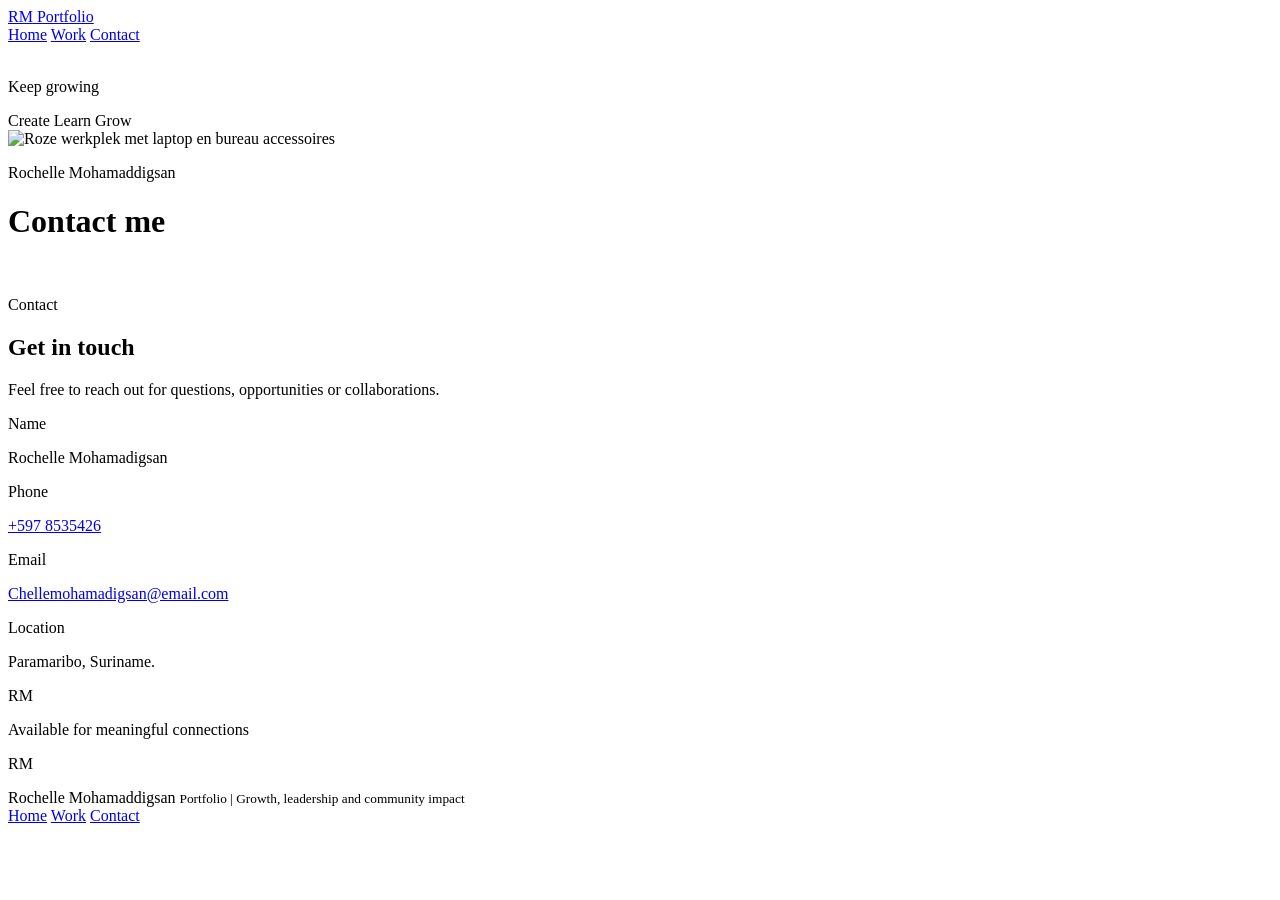
==== contact.html @ f8901129 "Add files via upload" ====
<!DOCTYPE html> 
<html lang="nl"> 
 
<head> 
  <meta charset="UTF-8"> 
  <meta name="viewport" content="width=device-width, initial-scale=1.0"> 
  <title>Contact | Rochelle Mohamaddigsan</title> 
  <link rel="stylesheet" href="css/main.css"> 
  <link rel="stylesheet" href="css/contact.css"> 
</head> 
 
<body> 
  <aside class="side-nav" aria-label="Hoofdnavigatie"> 
    <a href="index.html" class="nav-brand" aria-label="RM Portfolio home"> 
      <span class="brand-mark">RM</span> 
      <span class="brand-text">Portfolio</span> 
    </a> 
 
    <nav class="nav-menu"> 
      <a href="index.html">Home</a> 
      <a href="work.html">Work</a> 
      <a href="contact.html" class="active">Contact</a> 
    </nav> 
 
    <div class="nav-duck" aria-hidden="true"> 
      <img src="img/ducky.png" alt=""> 
      <p>Keep growing</p> 
    </div> 
  </aside> 
 
  <div class="page-side-accent" aria-hidden="true"> 
    <span>Create</span> 
    <span>Learn</span> 
    <span>Grow</span> 
  </div> 
 
  <header class="site-header"> 
    <img class="header-image" src="img/Portfolio Header.png" alt="Roze werkplek met laptop en bureau accessoires"> 
 
    <div class="page-header-title"> 
      <p>Rochelle Mohamaddigsan</p> 
    </div> 
 
    <div class="hero-welcome"> 
      <h1>Contact me</h1> 
    </div> 
  </header> 
 
  <main class="home-content"> 
    <section class="contact-card"> 
      <img class="contact-walking-ducky" src="img/walking ducky.png" alt="" aria-hidden="true"> 
 
      <div class="contact-copy"> 
        <p class="eyebrow">Contact</p> 
        <h1>Get in touch</h1> 
        <p>Feel free to reach out for questions, opportunities or collaborations.</p> 
      </div> 
 
      <div class="contact-details" aria-label="Contactgegevens"> 
        <div> 
          <span>Name</span> 
          <p>Rochelle Mohamadigsan</p> 
        </div> 
 
        <div> 
          <span>Phone</span> 
          <p><a href="tel:+5978535426">+597 8535426</a></p> 
        </div> 
 
        <div> 
          <span>Email</span> 
          <p><a href="mailto:Chellemohamadigsan@email.com">Chellemohamadigsan@email.com</a></p> 
        </div> 
 
        <div> 
          <span>Location</span> 
          <p>Paramaribo, Suriname.</p> 
        </div> 
      </div> 
 
      <div class="contact-mark" aria-hidden="true"> 
        <span>RM</span> 
        <p>Available for meaningful connections</p> 
      </div> 
    </section> 
  </main> 
 
  <footer class="site-footer"> 
    <div class="footer-brand"> 
      <p>RM</p> 
      <div> 
        <span>Rochelle Mohamaddigsan</span> 
        <small>Portfolio | Growth, leadership and community impact</small> 
      </div> 
    </div> 
 
    <nav aria-label="Footer navigatie"> 
      <a href="index.html">Home</a> 
      <a href="work.html">Work</a> 
      <a href="contact.html">Contact</a> 
    </nav> 
  </footer> 
  <script src="js/contact.js"></script> 
</body> 
 
</html>
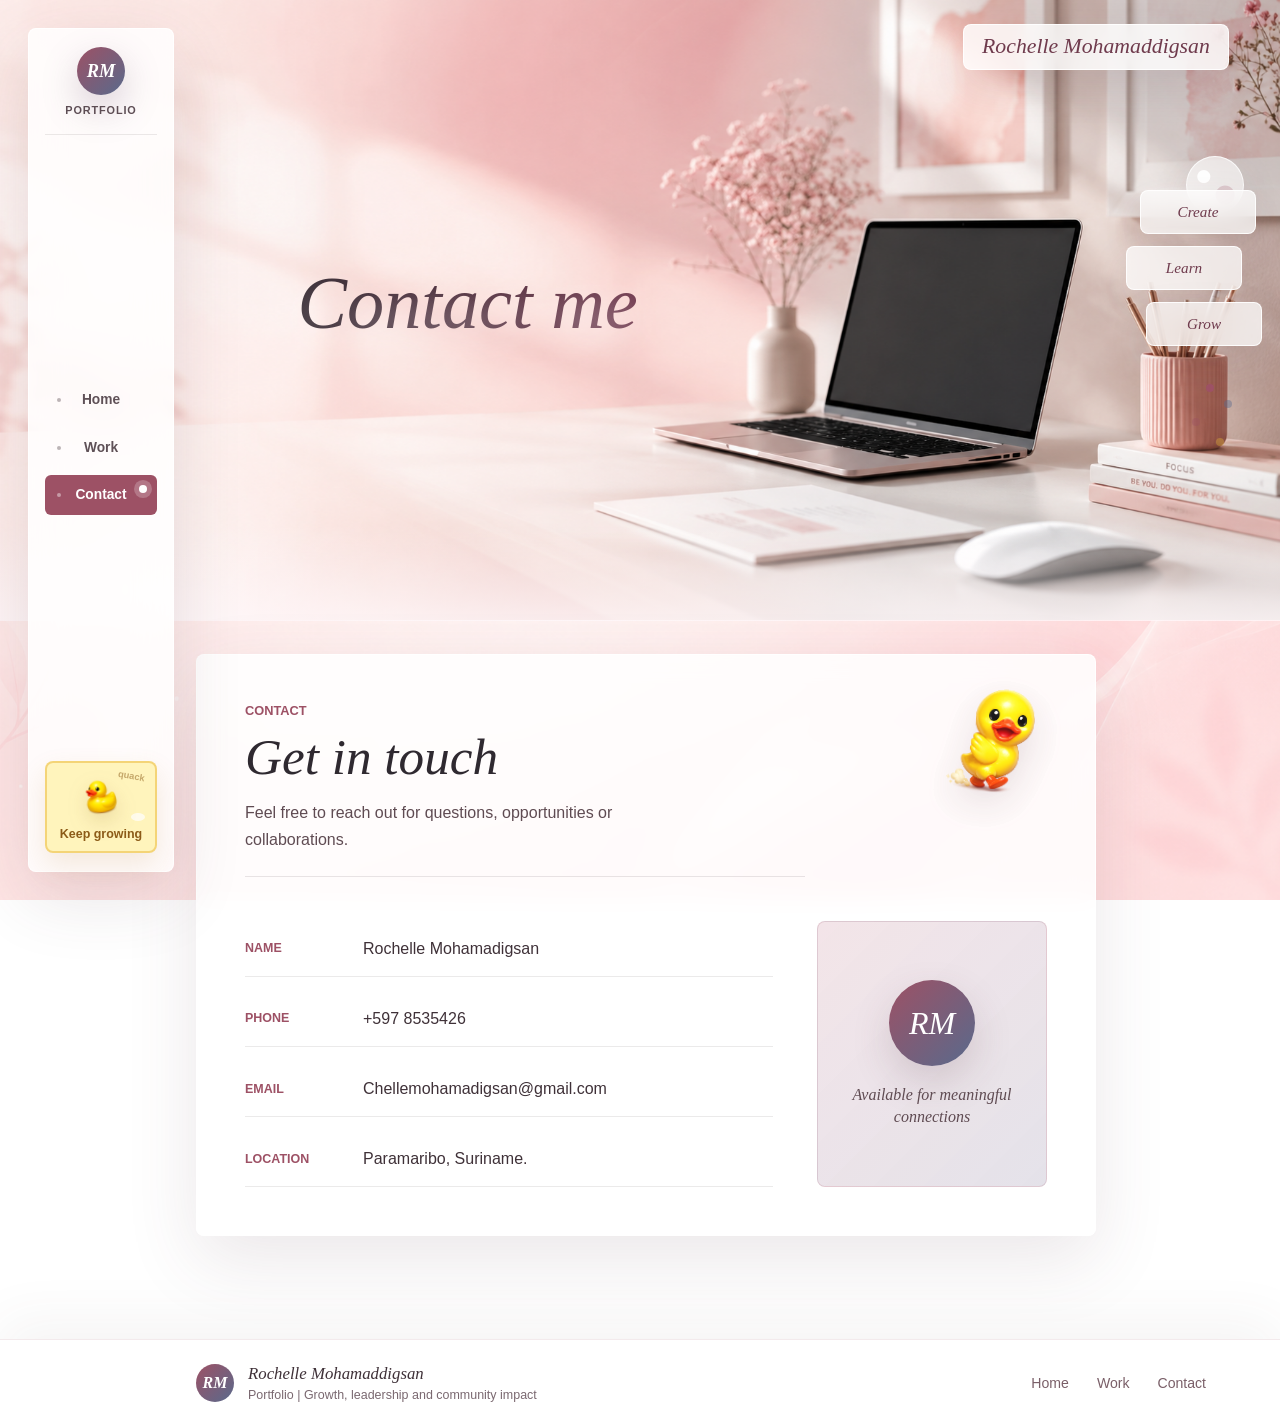
==== commit 6833c72b: "Add files via upload" ====
--- a/contact.html
+++ b/contact.html
@@ -69,7 +69,7 @@
  
         <div> 
           <span>Email</span> 
-          <p><a href="mailto:Chellemohamadigsan@email.com">Chellemohamadigsan@email.com</a></p> 
+          <p><a href="mailto:Chellemohamadigsan@gmail.com">Chellemohamadigsan@gmail.com</a></p> 
         </div> 
  
         <div> 
--- a/css/main.css
+++ b/css/main.css
@@ -0,0 +1,1538 @@
+* { 
+  box-sizing: border-box; 
+} 
+ 
+/* Base */ 
+ 
+html { 
+  min-height: 100%; 
+} 
+ 
+body { 
+  min-height: 100vh; 
+  margin: 0; 
+  color: #2f2930; 
+  font-family: "Segoe UI", Arial, sans-serif; 
+  background-image: url("../img/Portfolio Background.png"); 
+  background-size: cover; 
+  background-position: center; 
+  background-attachment: fixed; 
+} 
+ 
+body::before { 
+  position: fixed; 
+  z-index: -1; 
+  inset: 0; 
+  content: ""; 
+  background: rgba(255, 248, 250, 0.34); 
+} 
+ 
+a { 
+  color: inherit; 
+  text-decoration: none; 
+} 
+ 
+/* Sidebar navigation */ 
+ 
+.side-nav { 
+  position: fixed; 
+  z-index: 5; 
+  top: 28px; 
+  left: 28px; 
+  display: flex; 
+  flex-direction: column; 
+  justify-content: space-between; 
+  width: 146px; 
+  min-height: calc(100vh - 56px); 
+  padding: 18px 16px; 
+  color: #40343a; 
+  background: rgba(255, 255, 255, 0.84); 
+  border: 1px solid rgba(255, 255, 255, 0.96); 
+  border-radius: 8px; 
+  box-shadow: 0 24px 70px rgba(80, 58, 68, 0.14); 
+  backdrop-filter: blur(18px); 
+} 
+ 
+.nav-brand { 
+  display: grid; 
+  justify-items: center; 
+  gap: 9px; 
+  padding-bottom: 18px; 
+  text-align: center; 
+  border-bottom: 1px solid rgba(95, 81, 87, 0.12); 
+} 
+ 
+.brand-mark { 
+  display: grid; 
+  place-items: center; 
+  width: 48px; 
+  height: 48px; 
+  min-height: 0; 
+  padding: 0; 
+  color: #fff; 
+  font-family: Georgia, "Times New Roman", serif; 
+  font-size: 1.15rem; 
+  font-style: italic; 
+  font-weight: 600; 
+  line-height: 1; 
+  background: linear-gradient(135deg, #9d5165, #596a8c); 
+  border-radius: 50%; 
+  box-shadow: 0 14px 36px rgba(120, 85, 115, 0.28); 
+} 
+ 
+.brand-text { 
+  color: #5d4d54; 
+  font-size: 0.68rem; 
+  font-weight: 700; 
+  letter-spacing: 0.08em; 
+  text-transform: uppercase; 
+} 
+ 
+.nav-menu { 
+  display: grid; 
+  gap: 8px; 
+} 
+ 
+.nav-menu a { 
+  position: relative; 
+  display: flex; 
+  align-items: center; 
+  min-height: 40px; 
+  justify-content: center; 
+  padding: 0 12px; 
+  overflow: hidden; 
+  color: #5f5157; 
+  font-size: 0.86rem; 
+  font-weight: 600; 
+  border-radius: 6px; 
+  transition: color 180ms ease, background 180ms ease, transform 180ms ease; 
+} 
+ 
+.nav-menu a::before { 
+  position: absolute; 
+  left: 12px; 
+  width: 4px; 
+  height: 4px; 
+  margin-right: 0; 
+  content: ""; 
+  background: currentColor; 
+  border-radius: 50%; 
+  opacity: 0.42; 
+} 
+ 
+.nav-menu a:hover, 
+.nav-menu a.active { 
+  color: #fff; 
+  background: #9d5165; 
+  transform: translateY(-1px); 
+} 
+ 
+.nav-menu a.active::after { 
+  position: absolute; 
+  top: 10px; 
+  right: 10px; 
+  width: 8px; 
+  height: 8px; 
+  content: ""; 
+  background: #fff; 
+  border-radius: 50%; 
+  box-shadow: 0 0 0 5px rgba(255, 255, 255, 0.22); 
+} 
+ 
+.nav-duck { 
+  position: relative; 
+  padding: 10px 8px; 
+  overflow: hidden; 
+  text-align: center; 
+  background: #fff4bc; 
+  border: 2px solid rgba(237, 190, 69, 0.58); 
+  border-radius: 8px; 
+  box-shadow: 0 12px 28px rgba(179, 122, 35, 0.14); 
+} 
+ 
+.nav-duck p { 
+  position: relative; 
+  z-index: 1; 
+  margin: 6px 0 0; 
+  color: #8c5b18; 
+  font-family: "Trebuchet MS", "Segoe UI", Arial, sans-serif; 
+  font-size: 0.78rem; 
+  font-weight: 700; 
+  line-height: 1.15; 
+} 
+ 
+.nav-duck img { 
+  position: relative; 
+  z-index: 1; 
+  display: block; 
+  width: 48px; 
+  height: 48px; 
+  margin: 0 auto; 
+  object-fit: contain; 
+  transform: rotate(-5deg); 
+  filter: drop-shadow(0 8px 10px rgba(140, 91, 24, 0.18)); 
+  animation: duckyBob 3.2s ease-in-out infinite; 
+} 
+ 
+.nav-duck:hover img { 
+  animation: duckyWave 650ms ease-in-out infinite; 
+} 
+ 
+.nav-duck::after { 
+  display: block; 
+  position: absolute; 
+  right: 10px; 
+  bottom: 30px; 
+  width: 14px; 
+  height: 8px; 
+  margin: 0; 
+  content: ""; 
+  background: rgba(255, 255, 255, 0.7); 
+  border-radius: 50%; 
+} 
+ 
+.nav-duck::before { 
+  position: absolute; 
+  top: 8px; 
+  right: 10px; 
+  content: "quack"; 
+  color: rgba(140, 91, 24, 0.5); 
+  font-size: 0.58rem; 
+  font-weight: 800; 
+  transform: rotate(10deg); 
+} 
+ 
+/* Decorative right-side accent */ 
+ 
+.page-side-accent { 
+  position: fixed; 
+  z-index: 4; 
+  right: 24px; 
+  top: 190px; 
+  display: grid; 
+  gap: 12px; 
+  width: 116px; 
+  pointer-events: none; 
+} 
+ 
+.page-side-accent::before { 
+  position: absolute; 
+  top: -34px; 
+  right: 12px; 
+  width: 56px; 
+  height: 56px; 
+  content: ""; 
+  background: 
+    radial-gradient(circle at 30% 35%, #fff 0 6px, transparent 7px), 
+    radial-gradient(circle at 68% 68%, rgba(157, 81, 101, 0.22) 0 9px, transparent 10px), 
+    rgba(255, 255, 255, 0.58); 
+  border: 1px solid rgba(255, 255, 255, 0.78); 
+  border-radius: 50%; 
+  box-shadow: 0 16px 42px rgba(88, 60, 72, 0.1); 
+  backdrop-filter: blur(10px); 
+} 
+ 
+.page-side-accent::after { 
+  position: absolute; 
+  right: 42px; 
+  bottom: -46px; 
+  width: 8px; 
+  height: 8px; 
+  content: ""; 
+  background: #9d5165; 
+  border-radius: 50%; 
+  box-shadow: 
+    18px 16px 0 rgba(89, 106, 140, 0.42), 
+    -14px 34px 0 rgba(157, 81, 101, 0.34), 
+    10px 54px 0 rgba(217, 166, 58, 0.42); 
+} 
+ 
+.page-side-accent span { 
+  display: block; 
+  padding: 12px 10px; 
+  color: #6f3b4d; 
+  font-family: Georgia, "Times New Roman", serif; 
+  font-size: 0.95rem; 
+  font-style: italic; 
+  text-align: center; 
+  background: rgba(255, 255, 255, 0.72); 
+  border: 1px solid rgba(255, 255, 255, 0.88); 
+  border-radius: 8px; 
+  box-shadow: 0 16px 42px rgba(88, 60, 72, 0.1); 
+  backdrop-filter: blur(12px); 
+} 
+ 
+.page-side-accent span:nth-child(2) { 
+  transform: translateX(-14px); 
+} 
+ 
+.page-side-accent span:nth-child(3) { 
+  transform: translateX(6px); 
+} 
+ 
+/* Page hero */ 
+ 
+.site-header { 
+  position: relative; 
+  width: 100%; 
+  margin-left: 0; 
+} 
+ 
+.site-header::after { 
+  position: absolute; 
+  right: 0; 
+  bottom: -1px; 
+  left: 0; 
+  display: block; 
+  height: 96px; 
+  content: ""; 
+  pointer-events: none; 
+  background: linear-gradient(180deg, rgba(255, 248, 250, 0), rgba(255, 248, 250, 0.76)); 
+} 
+ 
+.header-image { 
+  display: block; 
+  width: 100%; 
+  height: clamp(320px, 56vw, 620px); 
+  object-fit: cover; 
+  object-position: center; 
+} 
+ 
+.page-header-title { 
+  position: absolute; 
+  z-index: 1; 
+  top: 24px; 
+  right: clamp(24px, 4vw, 56px); 
+  max-width: min(720px, calc(100% - 56px)); 
+  color: #5f3d49; 
+} 
+ 
+.page-header-title p { 
+  margin: 0; 
+  padding: 11px 18px; 
+  color: #6f3b4d; 
+  font-family: Georgia, "Times New Roman", serif; 
+  font-size: clamp(1rem, 1.7vw, 1.55rem); 
+  font-style: italic; 
+  font-weight: 500; 
+  line-height: 1; 
+  background: rgba(255, 255, 255, 0.82); 
+  border: 1px solid rgba(255, 255, 255, 0.86); 
+  border-radius: 8px; 
+  box-shadow: 0 16px 42px rgba(86, 58, 69, 0.12); 
+  backdrop-filter: blur(10px); 
+} 
+ 
+.hero-welcome { 
+  position: absolute; 
+  z-index: 1; 
+  top: 50%; 
+  left: clamp(220px, 22vw, 360px); 
+  width: min(560px, calc(100% - 260px)); 
+  padding: 12px 26px 20px 14px; 
+  color: #3f3138; 
+  transform: translateY(-50%); 
+} 
+ 
+.hero-welcome h1 { 
+  display: block; 
+  max-width: 13ch; 
+  margin: 0; 
+  padding: 4px 10px 8px 2px; 
+  font-family: Georgia, "Times New Roman", serif; 
+  font-size: clamp(2.7rem, 5.8vw, 5.35rem); 
+  font-style: italic; 
+  font-weight: 500; 
+  line-height: 1.18; 
+  background: linear-gradient(90deg, #342931 0%, #8b405a 42%, #596a8c 64%, #342931 100%); 
+  background-size: 240% 100%; 
+  -webkit-background-clip: text; 
+  background-clip: text; 
+  color: transparent; 
+  letter-spacing: 0; 
+  text-shadow: 0 12px 32px rgba(255, 255, 255, 0.72); 
+  animation: heroTitleIn 900ms cubic-bezier(0.2, 0.8, 0.2, 1) both, heroTitleGlow 7s ease-in-out 1.1s infinite; 
+} 
+ 
+@keyframes heroTitleIn { 
+  from { 
+    opacity: 0; 
+    transform: translateY(18px); 
+  } 
+ 
+  to { 
+    opacity: 1; 
+    transform: translateY(0); 
+  } 
+} 
+ 
+@keyframes heroTitleGlow { 
+  0%, 
+  100% { 
+    background-position: 0% 50%; 
+  } 
+ 
+  50% { 
+    background-position: 100% 50%; 
+  } 
+} 
+ 
+@media (prefers-reduced-motion: reduce) { 
+  .hero-welcome h1, 
+  .nav-duck img, 
+  .profile-ducky, 
+  .contact-walking-ducky, 
+  .nav-duck:hover img, 
+  .profile-card:hover .profile-ducky { 
+    animation: none; 
+  } 
+} 
+ 
+/* Main layout */ 
+ 
+.home-content { 
+  width: min(900px, calc(100% - 236px)); 
+  margin: 0 0 0 196px; 
+  padding: clamp(18px, 3vw, 34px) 0 clamp(52px, 8vw, 104px); 
+} 
+ 
+.intro { 
+  position: relative; 
+  max-width: 680px; 
+  min-height: 280px; 
+  padding: clamp(28px, 4vw, 48px); 
+  overflow: hidden; 
+  background: rgba(255, 255, 255, 0.84); 
+  border: 1px solid rgba(255, 255, 255, 0.94); 
+  border-radius: 8px; 
+  box-shadow: 0 24px 72px rgba(88, 60, 72, 0.12); 
+  backdrop-filter: blur(12px); 
+} 
+ 
+.intro::before { 
+  position: absolute; 
+  top: 24px; 
+  right: 24px; 
+  width: 88px; 
+  height: 2px; 
+  content: ""; 
+  background: #9d5165; 
+} 
+ 
+.intro::after { 
+  position: absolute; 
+  right: 24px; 
+  bottom: 24px; 
+  width: 42px; 
+  height: 42px; 
+  content: ""; 
+  border-right: 1px solid rgba(93, 104, 138, 0.38); 
+  border-bottom: 1px solid rgba(93, 104, 138, 0.38); 
+} 
+ 
+/* Home: profile */ 
+ 
+.profile-card { 
+  position: relative; 
+  display: grid; 
+  grid-template-columns: minmax(0, 1fr) 220px; 
+  gap: clamp(24px, 4vw, 42px); 
+  align-items: start; 
+  max-width: 860px; 
+  margin-top: 28px; 
+  padding: clamp(26px, 4vw, 46px); 
+  color: #4c3d44; 
+  background: rgba(255, 255, 255, 0.86); 
+  border: 1px solid rgba(255, 255, 255, 0.94); 
+  border-radius: 8px; 
+  box-shadow: 0 24px 72px rgba(88, 60, 72, 0.12); 
+  backdrop-filter: blur(12px); 
+} 
+ 
+.profile-card::before { 
+  position: absolute; 
+  top: 24px; 
+  right: 24px; 
+  width: 88px; 
+  height: 2px; 
+  content: ""; 
+  background: #9d5165; 
+} 
+ 
+.profile-card p:not(.eyebrow) { 
+  max-width: 76ch; 
+  margin: 0; 
+  font-size: 1rem; 
+  line-height: 1.85; 
+  overflow-wrap: break-word; 
+} 
+ 
+.profile-text, 
+.project-content, 
+.contact-copy, 
+.contact-details { 
+  min-width: 0; 
+} 
+ 
+.profile-card p:not(.eyebrow) + p { 
+  margin-top: 18px; 
+} 
+ 
+.profile-photo-placeholder { 
+  position: relative; 
+  display: grid; 
+  place-items: center; 
+  width: 100%; 
+  aspect-ratio: 4 / 5; 
+  overflow: visible; 
+  color: #8a5264; 
+  font-family: Georgia, "Times New Roman", serif; 
+  font-size: 1.25rem; 
+  font-style: italic; 
+  background: 
+    linear-gradient(135deg, rgba(157, 81, 101, 0.14), rgba(89, 106, 140, 0.14)), 
+    rgba(255, 248, 250, 0.88); 
+  border: 1px dashed rgba(157, 81, 101, 0.44); 
+  border-radius: 8px; 
+} 
+ 
+.profile-photo-placeholder::before, 
+.profile-photo-placeholder::after { 
+  position: absolute; 
+  content: ""; 
+  border-radius: 50%; 
+} 
+ 
+.profile-photo-placeholder::before { 
+  top: 26%; 
+  width: 58px; 
+  height: 58px; 
+  background: rgba(157, 81, 101, 0.2); 
+} 
+ 
+.profile-photo-placeholder::after { 
+  bottom: 20%; 
+  width: 118px; 
+  height: 74px; 
+  background: rgba(157, 81, 101, 0.16); 
+} 
+ 
+.profile-photo-placeholder span { 
+  position: relative; 
+  z-index: 1; 
+  margin-top: 116px; 
+} 
+ 
+.profile-photo-placeholder.has-profile-photo { 
+  background: #fff; 
+  border-style: solid; 
+} 
+ 
+.profile-photo-placeholder.has-profile-photo::before, 
+.profile-photo-placeholder.has-profile-photo::after { 
+  display: none; 
+} 
+ 
+.profile-photo { 
+  display: block; 
+  width: 100%; 
+  height: 100%; 
+  object-fit: cover; 
+  object-position: center; 
+  border-radius: 8px; 
+} 
+ 
+.profile-ducky { 
+  position: absolute; 
+  z-index: 2; 
+  right: -42px; 
+  bottom: -18px; 
+  width: 92px; 
+  height: 92px; 
+  object-fit: contain; 
+  filter: drop-shadow(0 14px 18px rgba(92, 62, 74, 0.18)); 
+  transform: rotate(3deg); 
+  animation: profileDuckyPeek 4s ease-in-out infinite; 
+} 
+ 
+.profile-card:hover .profile-ducky { 
+  animation: profileDuckyWave 900ms ease-in-out infinite; 
+} 
+ 
+@keyframes duckyBob { 
+  0%, 
+  100% { 
+    transform: translateY(0) rotate(-5deg); 
+  } 
+ 
+  50% { 
+    transform: translateY(-6px) rotate(2deg); 
+  } 
+} 
+ 
+@keyframes duckyWave { 
+  0%, 
+  100% { 
+    transform: translateY(-2px) rotate(-8deg) scale(1); 
+  } 
+ 
+  50% { 
+    transform: translateY(-7px) rotate(8deg) scale(1.06); 
+  } 
+} 
+ 
+@keyframes profileDuckyPeek { 
+  0%, 
+  100% { 
+    transform: translateY(0) rotate(3deg); 
+  } 
+ 
+  45% { 
+    transform: translateY(-8px) rotate(-4deg); 
+  } 
+ 
+  60% { 
+    transform: translateY(-5px) rotate(5deg); 
+  } 
+} 
+ 
+@keyframes profileDuckyWave { 
+  0%, 
+  100% { 
+    transform: translateY(-4px) rotate(3deg) scale(1); 
+  } 
+ 
+  50% { 
+    transform: translateY(-12px) rotate(-10deg) scale(1.05); 
+  } 
+} 
+ 
+/* Home: skills */ 
+ 
+.skills-section { 
+  max-width: 900px; 
+  margin-top: 28px; 
+  padding: clamp(26px, 4vw, 46px); 
+  background: rgba(255, 255, 255, 0.82); 
+  border: 1px solid rgba(255, 255, 255, 0.94); 
+  border-radius: 8px; 
+  box-shadow: 0 24px 72px rgba(88, 60, 72, 0.12); 
+  backdrop-filter: blur(12px); 
+} 
+ 
+.section-heading { 
+  display: flex; 
+  align-items: end; 
+  justify-content: space-between; 
+  gap: 24px; 
+  margin-bottom: 24px; 
+  border-bottom: 1px solid rgba(95, 81, 87, 0.14); 
+  padding-bottom: 18px; 
+} 
+ 
+.section-heading .eyebrow { 
+  margin-bottom: 0; 
+} 
+ 
+.section-heading h2 { 
+  margin: 0; 
+  color: #3f3138; 
+  font-family: Georgia, "Times New Roman", serif; 
+  font-size: clamp(1.8rem, 3.2vw, 3rem); 
+  font-style: italic; 
+  font-weight: 500; 
+  line-height: 1; 
+} 
+ 
+.skills-grid { 
+  display: grid; 
+  grid-template-columns: repeat(3, 1fr); 
+  gap: 14px; 
+} 
+ 
+.skill-item { 
+  min-height: 180px; 
+  padding: 20px; 
+  background: rgba(255, 248, 250, 0.72); 
+  border: 1px solid rgba(157, 81, 101, 0.14); 
+  border-radius: 8px; 
+} 
+ 
+.skill-item span { 
+  display: inline-block; 
+  margin-bottom: 22px; 
+  color: #9d5165; 
+  font-family: Georgia, "Times New Roman", serif; 
+  font-size: 0.95rem; 
+  font-style: italic; 
+} 
+ 
+.skill-item h3 { 
+  margin: 0; 
+  color: #3f3138; 
+  font-size: 1rem; 
+  font-weight: 600; 
+} 
+ 
+.skill-item p { 
+  margin: 12px 0 0; 
+  color: #5f4b52; 
+  font-size: 0.92rem; 
+  line-height: 1.6; 
+} 
+ 
+.eyebrow { 
+  margin: 0 0 12px; 
+  color: #9d5165; 
+  font-size: 0.8rem; 
+  font-weight: 600; 
+  text-transform: uppercase; 
+} 
+ 
+h1 { 
+  max-width: 16ch; 
+  margin: 0; 
+  font-family: Georgia, "Times New Roman", serif; 
+  font-size: clamp(2rem, 4vw, 3.4rem); 
+  font-style: italic; 
+  font-weight: 500; 
+  line-height: 1.04; 
+} 
+ 
+.intro p:not(.eyebrow) { 
+  max-width: 50ch; 
+  margin: 22px 0 0; 
+  color: #5f4b52; 
+  font-size: 1.05rem; 
+  line-height: 1.7; 
+} 
+ 
+.primary-link { 
+  display: inline-flex; 
+  margin-top: 28px; 
+  padding: 12px 18px; 
+  color: #fff; 
+  font-weight: 600; 
+  background: #9d5165; 
+  border-radius: 6px; 
+  box-shadow: 0 12px 30px rgba(157, 81, 101, 0.24); 
+  transition: background 180ms ease, transform 180ms ease; 
+} 
+ 
+.primary-link:hover { 
+  background: #7f4057; 
+  transform: translateY(-1px); 
+} 
+ 
+/* Contact page */ 
+ 
+.contact-card { 
+  position: relative; 
+  display: grid; 
+  grid-template-columns: minmax(0, 1fr) 230px; 
+  gap: clamp(24px, 4vw, 44px); 
+  max-width: 900px; 
+  padding: clamp(28px, 4vw, 48px); 
+  background: rgba(255, 255, 255, 0.86); 
+  border: 1px solid rgba(255, 255, 255, 0.94); 
+  border-radius: 8px; 
+  box-shadow: 0 24px 72px rgba(88, 60, 72, 0.12); 
+  backdrop-filter: blur(12px); 
+} 
+ 
+.contact-walking-ducky { 
+  position: absolute; 
+  z-index: 0; 
+  top: 18px; 
+  right: 26px; 
+  width: 148px; 
+  height: 148px; 
+  object-fit: contain; 
+  opacity: 0.92; 
+  pointer-events: none; 
+  filter: drop-shadow(0 14px 18px rgba(92, 62, 74, 0.16)); 
+  transform: rotate(2deg); 
+} 
+ 
+.contact-copy { 
+  position: relative; 
+  z-index: 1; 
+  grid-column: 1 / -1; 
+  max-width: 560px; 
+  border-bottom: 1px solid rgba(95, 81, 87, 0.14); 
+  padding-bottom: 22px; 
+} 
+ 
+.contact-copy h1 { 
+  max-width: none; 
+} 
+ 
+.contact-copy p:not(.eyebrow) { 
+  max-width: 50ch; 
+  margin: 16px 0 0; 
+  color: #5f4b52; 
+  line-height: 1.7; 
+} 
+ 
+.contact-details { 
+  display: grid; 
+  gap: 14px; 
+} 
+ 
+.contact-details div { 
+  display: grid; 
+  grid-template-columns: 100px minmax(0, 1fr); 
+  gap: 18px; 
+  align-items: center; 
+  padding: 16px 0; 
+  border-bottom: 1px solid rgba(95, 81, 87, 0.12); 
+} 
+ 
+.contact-details span { 
+  color: #9d5165; 
+  font-size: 0.78rem; 
+  font-weight: 700; 
+  text-transform: uppercase; 
+} 
+ 
+.contact-details p { 
+  margin: 0; 
+  color: #3f3138; 
+  font-size: 1rem; 
+  line-height: 1.45; 
+  overflow-wrap: anywhere; 
+} 
+ 
+.contact-details a { 
+  color: #3f3138; 
+} 
+ 
+.contact-details a:hover { 
+  color: #9d5165; 
+} 
+ 
+.contact-mark { 
+  display: grid; 
+  align-content: center; 
+  min-height: 260px; 
+  padding: 24px; 
+  text-align: center; 
+  background: 
+    linear-gradient(135deg, rgba(157, 81, 101, 0.12), rgba(89, 106, 140, 0.16)), 
+    rgba(255, 248, 250, 0.82); 
+  border: 1px solid rgba(157, 81, 101, 0.18); 
+  border-radius: 8px; 
+} 
+ 
+.contact-mark span { 
+  display: grid; 
+  place-items: center; 
+  width: 86px; 
+  height: 86px; 
+  margin: 0 auto 18px; 
+  color: #fff; 
+  font-family: Georgia, "Times New Roman", serif; 
+  font-size: 2rem; 
+  font-style: italic; 
+  background: linear-gradient(135deg, #9d5165, #596a8c); 
+  border-radius: 50%; 
+  box-shadow: 0 16px 38px rgba(92, 62, 74, 0.18); 
+} 
+ 
+.contact-mark p { 
+  margin: 0; 
+  color: #5f4b52; 
+  font-family: Georgia, "Times New Roman", serif; 
+  font-size: 1rem; 
+  font-style: italic; 
+  line-height: 1.35; 
+} 
+ 
+/* Work page */ 
+ 
+.work-intro { 
+  max-width: 760px; 
+  padding: clamp(28px, 4vw, 46px); 
+  background: rgba(255, 255, 255, 0.86); 
+  border: 1px solid rgba(255, 255, 255, 0.94); 
+  border-radius: 8px; 
+  box-shadow: 0 24px 72px rgba(88, 60, 72, 0.12); 
+  backdrop-filter: blur(12px); 
+} 
+ 
+.work-intro h1 { 
+  max-width: 13ch; 
+} 
+ 
+.work-intro p:not(.eyebrow) { 
+  max-width: 58ch; 
+  margin: 18px 0 0; 
+  color: #5f4b52; 
+  line-height: 1.7; 
+} 
+ 
+.project-showcase { 
+  max-width: 900px; 
+  margin-top: 28px; 
+} 
+ 
+.project-card { 
+  overflow: hidden; 
+  background: rgba(255, 255, 255, 0.86); 
+  border: 1px solid rgba(255, 255, 255, 0.94); 
+  border-radius: 8px; 
+  box-shadow: 0 24px 72px rgba(88, 60, 72, 0.12); 
+  backdrop-filter: blur(12px); 
+} 
+ 
+.text-project-card { 
+  position: relative; 
+} 
+ 
+.text-project-card::after { 
+  position: absolute; 
+  top: 24px; 
+  right: 24px; 
+  width: 56px; 
+  height: 56px; 
+  content: ""; 
+  border-top: 1px solid rgba(157, 81, 101, 0.25); 
+  border-right: 1px solid rgba(157, 81, 101, 0.25); 
+} 
+ 
+.featured-project { 
+  display: grid; 
+  grid-template-columns: minmax(0, 1.1fr) minmax(280px, 0.9fr); 
+} 
+ 
+.project-grid { 
+  display: grid; 
+  grid-template-columns: repeat(2, minmax(0, 1fr)); 
+  align-items: start; 
+  gap: 20px; 
+  margin-top: 20px; 
+} 
+ 
+.project-stack { 
+  display: grid; 
+  gap: 20px; 
+} 
+ 
+.project-image-placeholder { 
+  position: relative; 
+  display: grid; 
+  place-items: center; 
+  min-height: 360px; 
+  color: #8a5264; 
+  font-family: Georgia, "Times New Roman", serif; 
+  font-size: 1.25rem; 
+  font-style: italic; 
+  background: 
+    linear-gradient(135deg, rgba(157, 81, 101, 0.14), rgba(89, 106, 140, 0.16)), 
+    rgba(255, 248, 250, 0.9); 
+  border-right: 1px dashed rgba(157, 81, 101, 0.24); 
+} 
+ 
+.project-image-placeholder.small { 
+  min-height: 180px; 
+  border-right: 0; 
+  border-bottom: 1px dashed rgba(157, 81, 101, 0.24); 
+} 
+ 
+.project-image-placeholder::before { 
+  position: absolute; 
+  inset: 22px; 
+  content: ""; 
+  border: 1px dashed rgba(157, 81, 101, 0.32); 
+  border-radius: 8px; 
+} 
+ 
+.project-image-placeholder::after { 
+  position: absolute; 
+  width: 72px; 
+  height: 72px; 
+  content: ""; 
+  background: rgba(157, 81, 101, 0.14); 
+  border-radius: 50%; 
+  box-shadow: 54px 42px 0 rgba(89, 106, 140, 0.12); 
+} 
+ 
+.project-image-placeholder span { 
+  position: relative; 
+  z-index: 1; 
+  padding: 8px 12px; 
+  background: rgba(255, 255, 255, 0.7); 
+  border-radius: 6px; 
+} 
+ 
+.project-image-placeholder.has-image { 
+  overflow: hidden; 
+  background: #fff; 
+} 
+ 
+.project-image-placeholder.has-image::before, 
+.project-image-placeholder.has-image::after { 
+  display: none; 
+} 
+ 
+.project-image-placeholder.has-image img { 
+  width: 100%; 
+  height: 100%; 
+  min-height: inherit; 
+  object-fit: cover; 
+  object-position: center; 
+} 
+ 
+.airgesture-card .project-image-placeholder.small { 
+  height: 280px; 
+  min-height: 0; 
+} 
+ 
+.image-zoom { 
+  display: block; 
+  width: 100%; 
+  height: 100%; 
+  min-height: inherit; 
+  padding: 0; 
+  overflow: hidden; 
+  cursor: zoom-in; 
+  background: transparent; 
+  border: 0; 
+} 
+ 
+.image-zoom img { 
+  display: block; 
+  transition: filter 220ms ease, transform 220ms ease; 
+} 
+ 
+.image-zoom:hover img { 
+  filter: brightness(1.04); 
+  transform: scale(1.025); 
+} 
+ 
+.business-gallery { 
+  display: grid; 
+  grid-template-columns: repeat(3, 1fr); 
+  gap: 6px; 
+  padding: 6px; 
+  background: rgba(255, 248, 250, 0.9); 
+  border-bottom: 1px solid rgba(157, 81, 101, 0.14); 
+} 
+ 
+.business-gallery .image-zoom { 
+  min-height: 0; 
+  border-radius: 6px; 
+} 
+ 
+.business-gallery img { 
+  display: block; 
+  width: 100%; 
+  height: 126px; 
+  object-fit: cover; 
+  object-position: center; 
+} 
+ 
+.business-gallery .business-main { 
+  grid-column: 1 / -1; 
+} 
+ 
+.business-gallery .business-main img { 
+  height: 190px; 
+} 
+ 
+.lightbox { 
+  position: fixed; 
+  z-index: 20; 
+  inset: 0; 
+  display: none; 
+  place-items: center; 
+  padding: 32px; 
+  background: rgba(47, 41, 48, 0.82); 
+} 
+ 
+.lightbox.open { 
+  display: grid; 
+} 
+ 
+.lightbox img { 
+  max-width: min(92vw, 1100px); 
+  max-height: 84vh; 
+  object-fit: contain; 
+  border-radius: 8px; 
+  box-shadow: 0 24px 90px rgba(0, 0, 0, 0.34); 
+} 
+ 
+.lightbox-close { 
+  position: fixed; 
+  top: 22px; 
+  right: 22px; 
+  padding: 10px 14px; 
+  color: #3f3138; 
+  cursor: pointer; 
+  background: rgba(255, 255, 255, 0.9); 
+  border: 0; 
+  border-radius: 6px; 
+  font-weight: 700; 
+} 
+ 
+.project-content { 
+  padding: clamp(22px, 3vw, 34px); 
+} 
+ 
+.project-label { 
+  margin: 0 0 12px; 
+  color: #9d5165; 
+  font-size: 0.78rem; 
+  font-weight: 700; 
+  text-transform: uppercase; 
+} 
+ 
+.project-content h2 { 
+  margin: 0; 
+  color: #3f3138; 
+  font-family: Georgia, "Times New Roman", serif; 
+  font-size: clamp(1.6rem, 3vw, 2.6rem); 
+  font-style: italic; 
+  font-weight: 500; 
+  line-height: 1.05; 
+} 
+ 
+.project-content .experience-title { 
+  max-width: 14ch; 
+  font-size: clamp(1.45rem, 2.5vw, 2.2rem); 
+  line-height: 1.12; 
+} 
+ 
+.jci-title span { 
+  display: inline-block; 
+  color: #9d5165; 
+  font-family: "Segoe UI", Arial, sans-serif; 
+  font-size: 0.9em; 
+  font-style: normal; 
+  font-weight: 800; 
+  text-transform: uppercase; 
+} 
+ 
+.project-content p:not(.project-label) { 
+  margin: 12px 0 0; 
+  color: #5f4b52; 
+  font-size: 0.98rem; 
+  line-height: 1.7; 
+} 
+ 
+.project-meta { 
+  display: grid; 
+  grid-template-columns: repeat(2, minmax(0, 1fr)); 
+  gap: 14px; 
+  margin: 28px 0 0; 
+} 
+ 
+.project-meta div { 
+  padding-top: 14px; 
+  border-top: 1px solid rgba(95, 81, 87, 0.14); 
+} 
+ 
+.project-meta dt { 
+  color: #9d5165; 
+  font-size: 0.72rem; 
+  font-weight: 700; 
+  text-transform: uppercase; 
+} 
+ 
+.project-meta dd { 
+  margin: 6px 0 0; 
+  color: #3f3138; 
+} 
+ 
+/* Footer */ 
+ 
+.site-footer { 
+  display: flex; 
+  align-items: center; 
+  justify-content: space-between; 
+  gap: 24px; 
+  width: 100%; 
+  margin: 0; 
+  padding: 24px clamp(22px, 5vw, 64px) 24px 196px; 
+  color: #54464d; 
+  background: rgba(255, 255, 255, 0.9); 
+  border-top: 1px solid rgba(157, 81, 101, 0.12); 
+  box-shadow: 0 -18px 56px rgba(88, 60, 72, 0.06); 
+  backdrop-filter: blur(12px); 
+} 
+ 
+.footer-brand { 
+  display: flex; 
+  align-items: center; 
+  gap: 14px; 
+} 
+ 
+.footer-brand p { 
+  display: grid; 
+  place-items: center; 
+  width: 38px; 
+  height: 38px; 
+  margin: 0; 
+  color: #fff; 
+  font-family: Georgia, "Times New Roman", serif; 
+  font-style: italic; 
+  font-weight: 600; 
+  background: linear-gradient(135deg, #9d5165, #596a8c); 
+  border-radius: 50%; 
+} 
+ 
+.footer-brand span { 
+  display: block; 
+  color: #3f3138; 
+  font-family: Georgia, "Times New Roman", serif; 
+  font-size: 1.05rem; 
+  font-style: italic; 
+} 
+ 
+.footer-brand small { 
+  display: block; 
+  margin-top: 4px; 
+  color: #7a6870; 
+  font-size: 0.78rem; 
+} 
+ 
+.site-footer nav { 
+  display: flex; 
+  gap: 8px; 
+  margin-left: auto; 
+  font-size: 0.88rem; 
+} 
+ 
+.site-footer a { 
+  padding: 8px 10px; 
+  color: #7a5f68; 
+  border-radius: 6px; 
+  transition: color 180ms ease, background 180ms ease; 
+} 
+ 
+.site-footer a:hover { 
+  color: #9d5165; 
+  background: rgba(157, 81, 101, 0.08); 
+} 
+ 
+/* Responsive */ 
+ 
+@media (max-width: 900px) { 
+  body { 
+    background-attachment: scroll; 
+  } 
+ 
+  .side-nav { 
+    position: sticky; 
+    top: 0; 
+    left: 0; 
+    flex-direction: row; 
+    align-items: center; 
+    width: 100%; 
+    min-height: auto; 
+    padding: 12px 14px; 
+    border-width: 0 0 1px; 
+    border-radius: 0; 
+  } 
+ 
+  .nav-brand { 
+    display: flex; 
+    align-items: center; 
+    padding-bottom: 0; 
+    border-bottom: 0; 
+  } 
+ 
+  .brand-mark { 
+    width: 42px; 
+    height: 42px; 
+    min-height: 0; 
+    padding: 0; 
+    font-size: 0.98rem; 
+  } 
+ 
+  .brand-text { 
+    display: none; 
+  } 
+ 
+  .nav-menu { 
+    display: flex; 
+    gap: 4px; 
+  } 
+ 
+  .nav-menu a { 
+    min-height: 38px; 
+    padding: 0 10px; 
+    font-size: 0.86rem; 
+  } 
+ 
+  .nav-menu a::before, 
+  .nav-menu a.active::after { 
+    display: none; 
+  } 
+ 
+  .nav-menu a:hover, 
+  .nav-menu a.active { 
+    transform: none; 
+  } 
+ 
+  .nav-duck { 
+    display: none; 
+  } 
+ 
+  .site-header { 
+    width: 100%; 
+    margin-left: 0; 
+  } 
+ 
+  .header-image { 
+    height: clamp(300px, 58vw, 440px); 
+  } 
+ 
+  .page-header-title { 
+    top: 18px; 
+    right: 18px; 
+    max-width: calc(100% - 40px); 
+  } 
+ 
+  .page-header-title p { 
+    max-width: 190px; 
+    font-size: 0.92rem; 
+    line-height: 1.1; 
+  } 
+ 
+  .hero-welcome { 
+    top: 58%; 
+    left: 20px; 
+    width: min(320px, calc(100% - 40px)); 
+    padding: 8px 16px 14px 8px; 
+  } 
+ 
+  .hero-welcome h1 { 
+    font-size: clamp(2rem, 12vw, 3.2rem); 
+  } 
+ 
+  .home-content { 
+    width: min(calc(100% - 40px), 1120px); 
+    margin: 0 auto; 
+    padding-top: 32px; 
+  } 
+ 
+  .intro { 
+    padding: 24px; 
+  } 
+ 
+  .profile-card { 
+    display: flex; 
+    flex-direction: column; 
+    width: 100%; 
+    padding: 24px; 
+    overflow: hidden; 
+  } 
+ 
+  .profile-text { 
+    width: 100%; 
+    max-width: 100%; 
+  } 
+ 
+  .profile-card p:not(.eyebrow) { 
+    max-width: 100%; 
+    overflow-wrap: anywhere; 
+  } 
+ 
+  .profile-card::before { 
+    right: 20px; 
+    width: 44px; 
+  } 
+ 
+  .profile-photo-placeholder { 
+    order: -1; 
+    justify-self: start; 
+    max-width: 220px; 
+  } 
+ 
+  .profile-ducky { 
+    right: -28px; 
+    bottom: -14px; 
+    width: 76px; 
+    height: 76px; 
+  } 
+ 
+  .skills-section { 
+    width: 100%; 
+    padding: 24px; 
+  } 
+ 
+  .section-heading { 
+    align-items: start; 
+    flex-direction: column; 
+  } 
+ 
+  .skills-grid { 
+    grid-template-columns: repeat(2, minmax(0, 1fr)); 
+  } 
+ 
+  .contact-card { 
+    grid-template-columns: 1fr; 
+    width: 100%; 
+    padding: 24px; 
+  } 
+ 
+  .contact-walking-ducky { 
+    top: 18px; 
+    right: 18px; 
+    width: 92px; 
+    height: 92px; 
+  } 
+ 
+  .contact-copy { 
+    grid-column: auto; 
+  } 
+ 
+  .contact-details div { 
+    grid-template-columns: 1fr; 
+    gap: 6px; 
+  } 
+ 
+  .contact-mark { 
+    min-height: 200px; 
+  } 
+ 
+  .work-intro, 
+  .project-content { 
+    width: 100%; 
+    padding: 24px; 
+  } 
+ 
+  .featured-project, 
+  .project-grid { 
+    grid-template-columns: 1fr; 
+  } 
+ 
+  .project-image-placeholder { 
+    min-height: 240px; 
+    border-right: 0; 
+    border-bottom: 1px dashed rgba(157, 81, 101, 0.24); 
+  } 
+ 
+  .business-gallery img { 
+    height: 110px; 
+  } 
+ 
+  .business-gallery .business-main img { 
+    height: 180px; 
+  } 
+ 
+  .site-footer { 
+    flex-wrap: wrap; 
+    width: 100%; 
+    margin: 0; 
+    padding: 16px; 
+  } 
+ 
+  .site-footer nav { 
+    width: 100%; 
+    margin-left: 0; 
+  } 
+} 
+ 
+@media (max-width: 1180px) { 
+  .page-side-accent { 
+    display: none; 
+  } 
+} 
+ 
+@media (max-width: 560px) { 
+  .side-nav { 
+    display: grid; 
+    grid-template-columns: 1fr; 
+    justify-items: center; 
+    gap: 10px; 
+    padding: 10px 12px; 
+  } 
+ 
+  .nav-brand { 
+    justify-content: center; 
+  } 
+ 
+  .nav-menu { 
+    display: flex; 
+    flex-wrap: wrap; 
+    justify-content: center; 
+    gap: 4px; 
+    width: 100%; 
+  } 
+ 
+  .nav-menu a { 
+    min-height: 32px; 
+    padding: 0 10px; 
+    font-size: 0.78rem; 
+  } 
+ 
+  .page-header-title { 
+    top: 12px; 
+    right: auto; 
+    left: 14px; 
+  } 
+ 
+  .page-header-title p { 
+    max-width: 170px; 
+    padding: 9px 12px; 
+    font-size: 0.8rem; 
+  } 
+ 
+  .hero-welcome { 
+    top: 62%; 
+    left: 14px; 
+    width: min(300px, calc(100% - 28px)); 
+  } 
+ 
+  .hero-welcome h1 { 
+    max-width: 10ch; 
+    font-size: clamp(2rem, 13vw, 3rem); 
+    line-height: 1.14; 
+  } 
+ 
+  .profile-card, 
+  .skills-section, 
+  .work-intro, 
+  .contact-card { 
+    padding: 20px; 
+  } 
+ 
+  .profile-photo-placeholder { 
+    max-width: 190px; 
+  } 
+ 
+  .profile-ducky { 
+    right: -24px; 
+    bottom: -12px; 
+    width: 66px; 
+    height: 66px; 
+  } 
+ 
+  .skills-grid { 
+    grid-template-columns: 1fr; 
+  } 
+ 
+  .business-gallery { 
+    grid-template-columns: repeat(2, 1fr); 
+  } 
+ 
+  .business-gallery .business-main { 
+    grid-column: 1 / -1; 
+  } 
+ 
+  .contact-walking-ducky { 
+    width: 74px; 
+    height: 74px; 
+    opacity: 0.72; 
+  } 
+ 
+  .site-footer { 
+    gap: 12px; 
+  } 
+ 
+  .site-footer span { 
+    font-size: 0.95rem; 
+  } 
+} 
--- a/css/contact.css
+++ b/css/contact.css
@@ -0,0 +1,72 @@
+/* Contact page details */ 
+ 
+.contact-card { 
+  isolation: isolate; 
+} 
+ 
+.contact-details div { 
+  transition: background 180ms ease, padding 180ms ease; 
+} 
+ 
+.contact-details div:hover { 
+  padding-left: 12px; 
+  background: rgba(255, 248, 250, 0.58); 
+} 
+ 
+.contact-action { 
+  display: inline-flex; 
+  align-items: center; 
+  justify-content: center; 
+  margin-top: 18px; 
+  padding: 11px 16px; 
+  color: #fff; 
+  font-size: 0.9rem; 
+  font-weight: 700; 
+  cursor: pointer; 
+  background: #9d5165; 
+  border: 0; 
+  border-radius: 6px; 
+  box-shadow: 0 12px 30px rgba(157, 81, 101, 0.22); 
+  transition: background 180ms ease, transform 180ms ease; 
+} 
+ 
+.contact-action:hover { 
+  background: #7f4057; 
+  transform: translateY(-1px); 
+} 
+ 
+.contact-toast { 
+  position: fixed; 
+  right: 22px; 
+  bottom: 22px; 
+  z-index: 30; 
+  padding: 12px 16px; 
+  color: #3f3138; 
+  background: rgba(255, 255, 255, 0.92); 
+  border: 1px solid rgba(255, 255, 255, 0.96); 
+  border-radius: 8px; 
+  box-shadow: 0 18px 54px rgba(88, 60, 72, 0.18); 
+  opacity: 0; 
+  transform: translateY(12px); 
+  pointer-events: none; 
+  transition: opacity 180ms ease, transform 180ms ease; 
+} 
+ 
+.contact-toast.show { 
+  opacity: 1; 
+  transform: translateY(0); 
+} 
+ 
+@media (max-width: 900px) { 
+  .contact-details div:hover { 
+    padding-left: 0; 
+    background: transparent; 
+  } 
+ 
+  .contact-toast { 
+    right: 16px; 
+    bottom: 16px; 
+    left: 16px; 
+    text-align: center; 
+  } 
+} 
